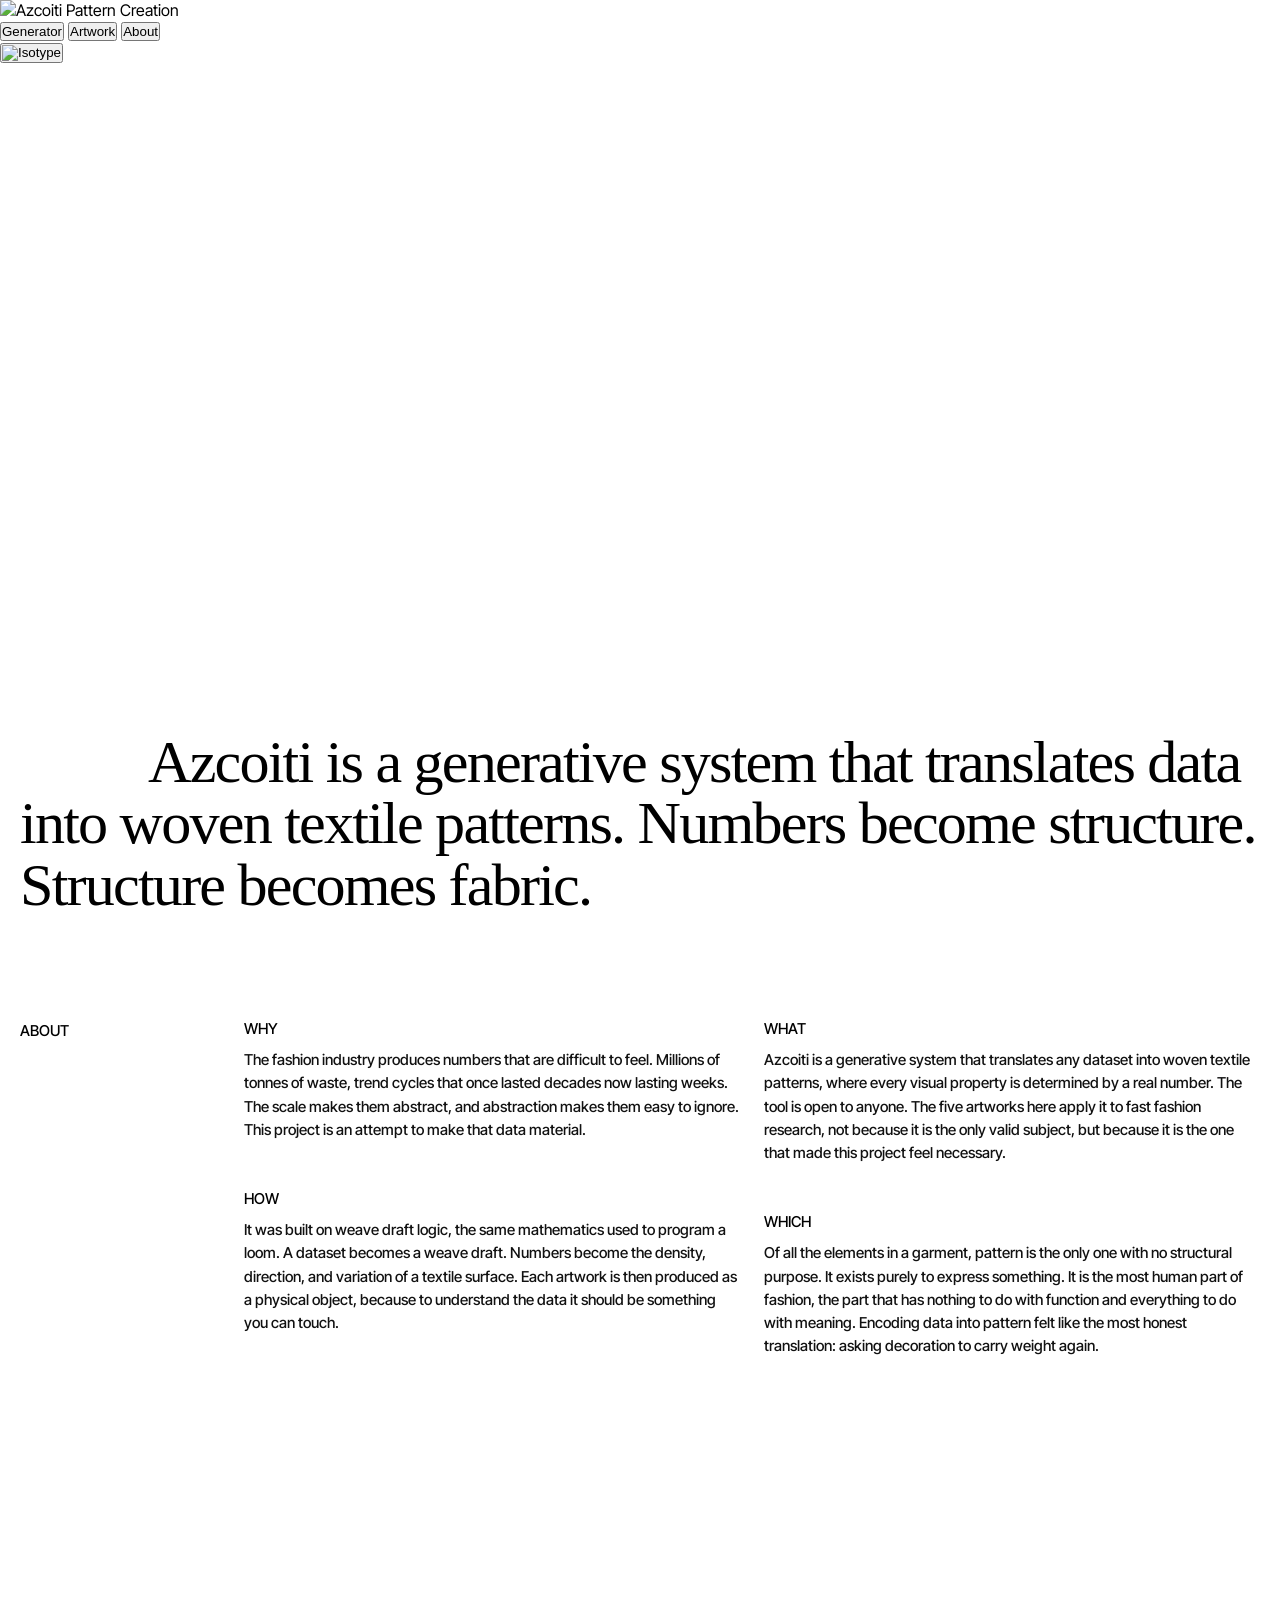
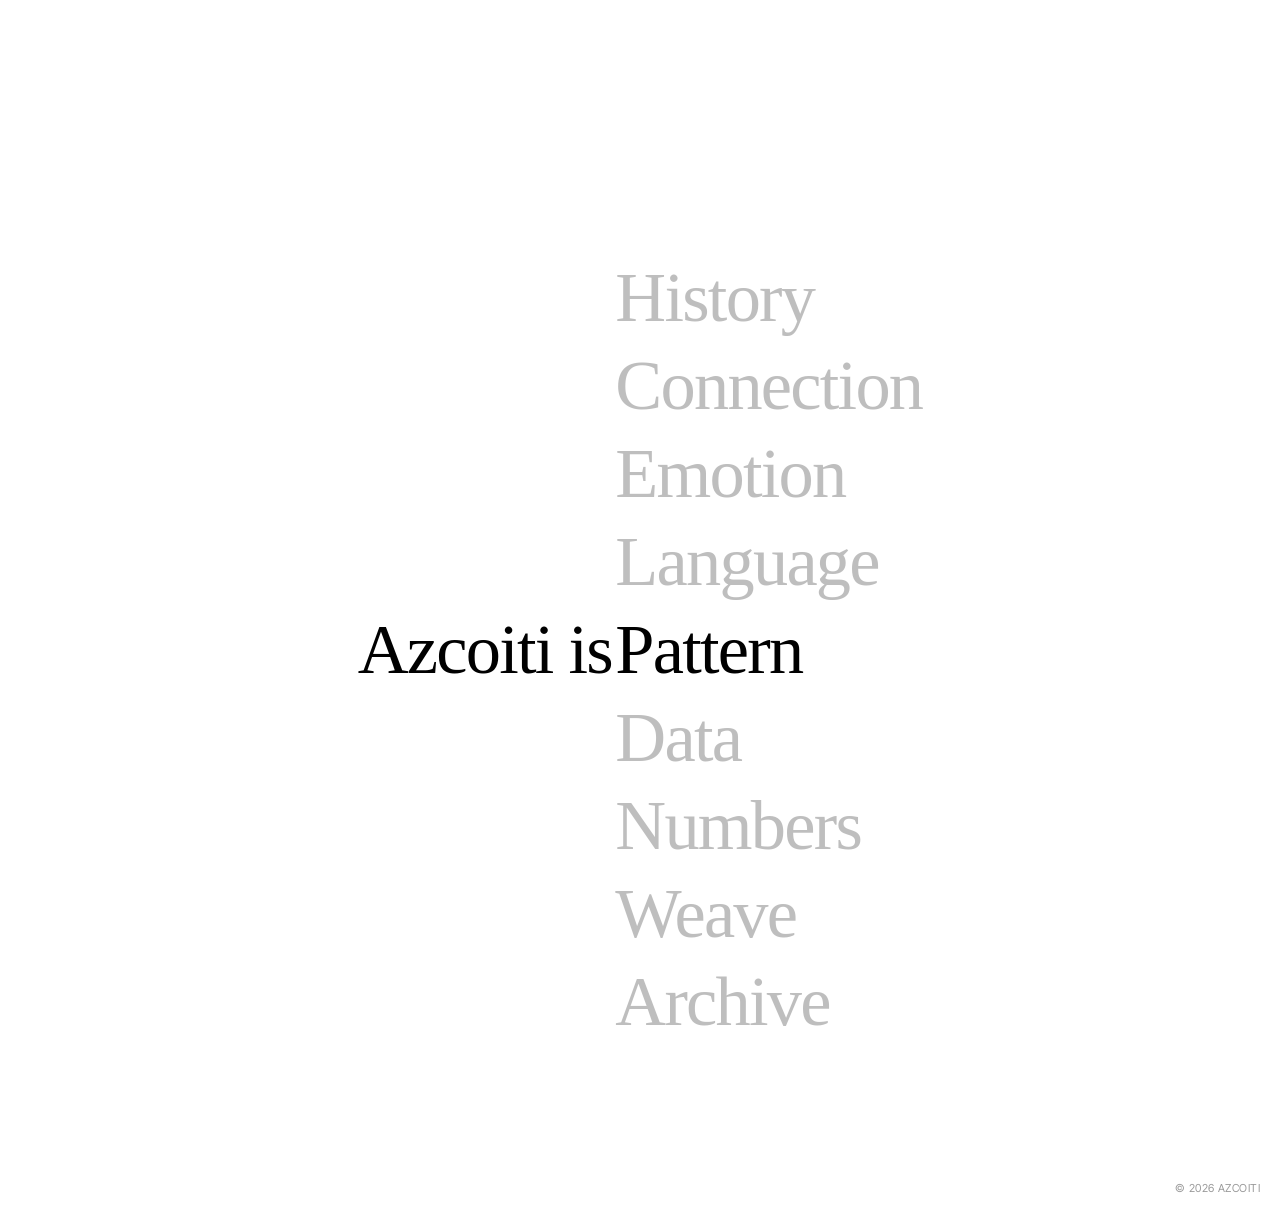
==== about.html @ 9ce7a786 "about index and generator" ====
<!DOCTYPE html>
<html lang="en">
<head>
  <meta charset="UTF-8" />
  <meta name="viewport" content="width=device-width, initial-scale=1.0" />
  <title>About — Azcoiti</title>
  <link rel="preconnect" href="https://fonts.googleapis.com" />
  <link rel="preconnect" href="https://fonts.gstatic.com" crossorigin />
  <link href="https://fonts.googleapis.com/css2?family=Inter+Tight:wght@400;500;600&display=swap" rel="stylesheet" />
  <link rel="stylesheet" href="nav.css" />
  <style>
    @font-face {
      font-family: 'MDLorien';
      src: url('MDLorien-Regular.otf') format('opentype');
    }

    *, *::before, *::after { box-sizing: border-box; margin: 0; padding: 0; }

    html, body {
      width: 100%;
      background: #fff;
      font-family: 'Inter Tight', sans-serif;
      color: #000;
      -webkit-font-smoothing: antialiased;
    }

    /* ── HEADER via nav.css ── */

    /* ── PAGE SHELL ── */
    .page {
      padding-top: 90px;   /* clear fixed header */
    }

    /* inner gutter — tight, like the reference */
    .inner {
      padding-left: 20px;
      padding-right: 20px;
    }

    /* ── HERO ── 
       We want the text block to sit near the bottom of the first
       viewport. We use min-height: calc(100vh - 80px) on the hero
       section and push text to the bottom with flex.
    */
    .hero {
      min-height: calc(100vh - 90px);
      display: flex;
      align-items: flex-end;   /* text anchored to bottom */
      padding-bottom: 48px;
    }

    .hero h1 {
      /* Nearly full width — match reference */
      width: 100%;
      font-size: clamp(36px, 4.7vw, 62px);
      font-family: 'MDLorien', Georgia, serif;
      font-weight: 400;
      line-height: 1.02;
      letter-spacing: -0.03em;
      color: #000;
      /* First-line indent matching reference */
      text-indent: clamp(60px, 10vw, 180px);
    }

    /* ── ABOUT GRID ── */
    .about-grid {
      display: grid;
      grid-template-columns: 200px 1fr 1fr;
      column-gap: 24px;
      /* tall enough to fill viewport so word section isn't visible */
      min-height: calc(100vh - 90px);
      padding-top: 56px;
      padding-bottom: 160px; /* lots of space before next section */
      border-top: none;
    }

    .about-label {
      font-size: 15px;
      font-weight: 500;
      font-family: 'Inter Tight', sans-serif;
      letter-spacing: 0;
      text-transform: uppercase;
      padding-top: 2px;
    }

    .about-col {
      display: flex;
      flex-direction: column;
      gap: 48px;
    }

    .about-block h3 {
      font-size: 15px;
      font-weight: 500;
      font-family: 'Inter Tight', sans-serif;
      letter-spacing: 0;
      text-transform: uppercase;
      margin-bottom: 10px;
    }

    .about-block p {
      font-size: 15px;
      font-weight: 500;
      font-family: 'Inter Tight', sans-serif;
      line-height: 1.55;
      color: #111;
    }

    /* ── WORD LIST ── */
    .word-section {
      border-top: none;
      padding-top: 80px;
      padding-bottom: 120px;
    }

    /* Center the whole block horizontally */
    .word-layout {
      display: flex;
      align-items: center; /* vertically center "Azcoiti is" against word list */
      justify-content: center;
      gap: 0.22em;
    }

    .word-static {
      font-size: clamp(40px, 5.5vw, 72px);
      font-family: 'MDLorien', Georgia, serif;
      font-weight: 400;
      letter-spacing: -0.025em;
      line-height: 1.25;
      color: #000;
      white-space: nowrap;
      pointer-events: none;
      user-select: none;
      /* shift down so it aligns with "Pattern" (5th of 9 items = ~55% down the list) */
      /* each item is line-height 1.25 * font-size; offset = 4 items from top */
      margin-top: calc(4 * 1.25 * clamp(40px, 5.5vw, 72px));
      align-self: flex-start;
    }

    .word-list {
      list-style: none;
      padding: 0; margin: 0;
    }

    .word-list li {
      line-height: 1;
    }

    .word-list button {
      font-size: clamp(40px, 5.5vw, 72px);
      font-family: 'MDLorien', Georgia, serif;
      font-weight: 400;
      letter-spacing: -0.025em;
      line-height: 1.25;
      background: none;
      border: none;
      padding: 0;
      cursor: pointer;
      /* full opacity by default; dim on list hover via JS */
      color: #000;
      opacity: 0.25;
      transition: opacity 0.2s ease;
      display: block;
      text-align: left;
    }
    /* when list is hovered, hovered item goes full, rest stay dim */
    .word-list.hovered button { opacity: 0.25; }
    .word-list.hovered button:hover { opacity: 1; }
    /* default highlight (Pattern) */
    .word-list button.active { opacity: 1; }
    .word-list button:focus-visible { outline: 2px solid #000; outline-offset: 4px; }

    /* ── FOOTER ── */
    footer {
      text-align: right;
      padding: 16px 20px 24px;
      font-size: 11px;
      color: rgba(0,0,0,0.4);
      letter-spacing: 0.04em;
    }

    /* ── RESPONSIVE ── */
    @media (max-width: 768px) {
      .page { padding-top: 60px; }
      .hero { min-height: calc(100vh - 60px); padding-top: 40px; padding-bottom: 40px; }
      .hero h1 { font-size: clamp(28px, 5.5vw, 48px); text-indent: 40px; }
      .about-grid { grid-template-columns: 120px 1fr 1fr; column-gap: 16px; padding-top: 40px; padding-bottom: 60px; }
      .word-static,
      .word-list button { font-size: clamp(32px, 5.5vw, 56px); }
      .word-static { margin-top: calc(4 * 1.25 * clamp(32px, 5.5vw, 56px)); }
    }
    @media (max-width: 480px) {
      .page { padding-top: 52px; }
      .hero { min-height: calc(100vh - 52px); }
      .hero h1 { font-size: clamp(24px, 7vw, 36px); text-indent: 24px; }
      /* About grid: stack label above, cols below */
      .about-grid { grid-template-columns: 1fr 1fr; padding-top: 32px; padding-bottom: 40px; }
      .about-label { grid-column: 1 / -1; margin-bottom: 20px; }
      .about-block h3 { font-size: 13px; }
      .about-block p { font-size: 13px; }
      /* Word list: left aligned, smaller */
      .word-section { padding-top: 48px; }
      .word-layout { justify-content: flex-start; padding-left: 14px; gap: 0.15em; }
      .word-static,
      .word-list button { font-size: clamp(28px, 8vw, 44px); }
      .word-static { margin-top: calc(4 * 1.25 * clamp(28px, 8vw, 44px)); }
    }
  </style>
</head>
<body>

<!-- ── HEADER ── -->
<header>
  <img class="logo"
    src="https://storage.googleapis.com/storage.magicpath.ai/user/397403131929063424/figma-assets/04da8ae3-0b31-45e3-a9e9-73b35570fb03.png"
    alt="Azcoiti" onclick="window.location.href='index.html'" />
  <span class="nav-tagline">Pattern Creation</span>
  <nav class="nav-links">
    <button class="nav-link" onclick="window.location.href='generator.html'">Generator</button>
    <button class="nav-link" onclick="window.location.href='artwork.html'">Artwork</button>
    <button class="nav-link active" onclick="window.location.href='about.html'">About</button>
  </nav>
    <button class="nav-icon" aria-label="Isotype">
    <img id="isotype-img" src="isotipo-04.png" alt="Isotype" />
  </button>
  <script>
    (function() {
      var imgs = ['isotipo-04.png', 'isotipo-05.png', 'isotipo-06.png'];
      var i = 0;
      setInterval(function() {
        i = (i + 1) % imgs.length;
        var el = document.getElementById('isotype-img');
        if (el) el.src = imgs[i];
      }, 2000);
    })();
  </script>
  <script>
    (function() {
      var imgs = ['isotipo-04.png', 'isotipo-05.png', 'isotipo-06.png'];
      var i = 0;
      setInterval(function() {
        i = (i + 1) % imgs.length;
        var el = document.getElementById('isotype-img');
        if (el) el.src = imgs[i];
      }, 2000);
    })();
  </script>
</header>

<!-- ── PAGE ── -->
<div class="page">
  <div class="inner">

    <!-- HERO -->
    <section class="hero">
      <h1>Azcoiti is a generative system that translates data into woven textile patterns. Numbers become structure. Structure becomes fabric.</h1>
    </section>

    <!-- ABOUT GRID -->
    <section class="about-grid">
      <div class="about-label">About</div>

      <div class="about-col">
        <div class="about-block">
          <h3>Why</h3>
          <p>The fashion industry produces numbers that are difficult to feel. Millions of tonnes of waste, trend cycles that once lasted decades now lasting weeks. The scale makes them abstract, and abstraction makes them easy to ignore. This project is an attempt to make that data material.</p>
        </div>
        <div class="about-block">
          <h3>How</h3>
          <p>It was built on weave draft logic, the same mathematics used to program a loom. A dataset becomes a weave draft. Numbers become the density, direction, and variation of a textile surface. Each artwork is then produced as a physical object, because to understand the data it should be something you can touch.</p>
        </div>
      </div>

      <div class="about-col">
        <div class="about-block">
          <h3>What</h3>
          <p>Azcoiti is a generative system that translates any dataset into woven textile patterns, where every visual property is determined by a real number. The tool is open to anyone. The five artworks here apply it to fast fashion research, not because it is the only valid subject, but because it is the one that made this project feel necessary.</p>
        </div>
        <div class="about-block">
          <h3>Which</h3>
          <p>Of all the elements in a garment, pattern is the only one with no structural purpose. It exists purely to express something. It is the most human part of fashion, the part that has nothing to do with function and everything to do with meaning. Encoding data into pattern felt like the most honest translation: asking decoration to carry weight again.</p>
        </div>
      </div>
    </section>

    <!-- WORD LIST -->
    <section class="word-section">
      <div class="word-layout">
        <!-- Static "Azcoiti is" — never moves, never animates -->
        <span class="word-static">Azcoiti is</span>

        <!-- Word list — left aligned, opacity varies on hover -->
        <ul class="word-list" id="wordList">
          <li><button class="">History</button></li>
          <li><button class="">Connection</button></li>
          <li><button class="">Emotion</button></li>
          <li><button class="">Language</button></li>
          <li><button class="active">Pattern</button></li>
          <li><button class="">Data</button></li>
          <li><button class="">Numbers</button></li>
          <li><button class="">Weave</button></li>
          <li><button class="">Archive</button></li>
        </ul>
      </div>
    </section>

  </div><!-- /.inner -->
</div><!-- /.page -->

<footer>© 2026 AZCOITI</footer>

<script>
  const list = document.getElementById('wordList');
  const btns = list.querySelectorAll('button');
  const defaultBtn = list.querySelector('button.active');

  // On list hover: add .hovered so CSS dims all, then each button:hover overrides to full
  list.addEventListener('mouseenter', () => {
    list.classList.add('hovered');
    // Remove active so default doesn't stay bright while hovering others
    btns.forEach(b => b.classList.remove('active'));
  });

  list.addEventListener('mouseleave', () => {
    list.classList.remove('hovered');
    // Restore default active
    defaultBtn.classList.add('active');
  });
</script>

</body>
</html>
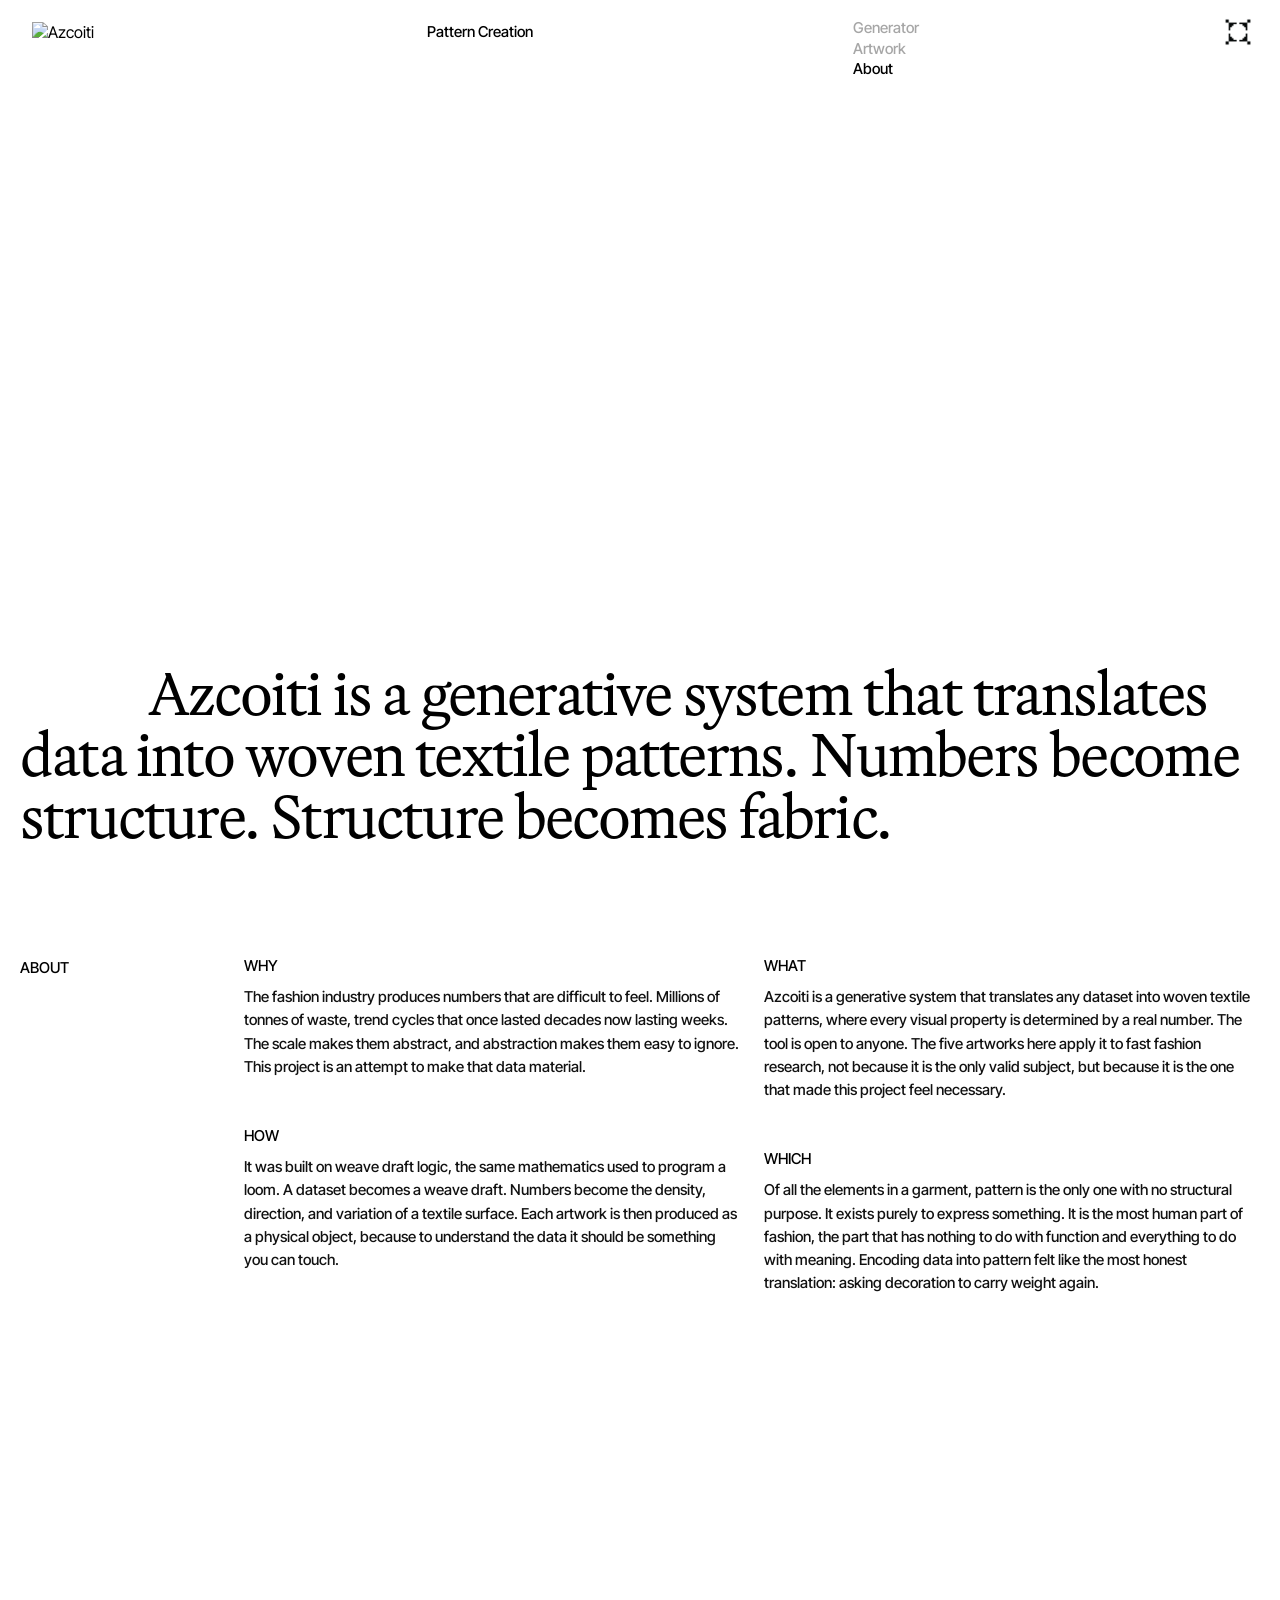
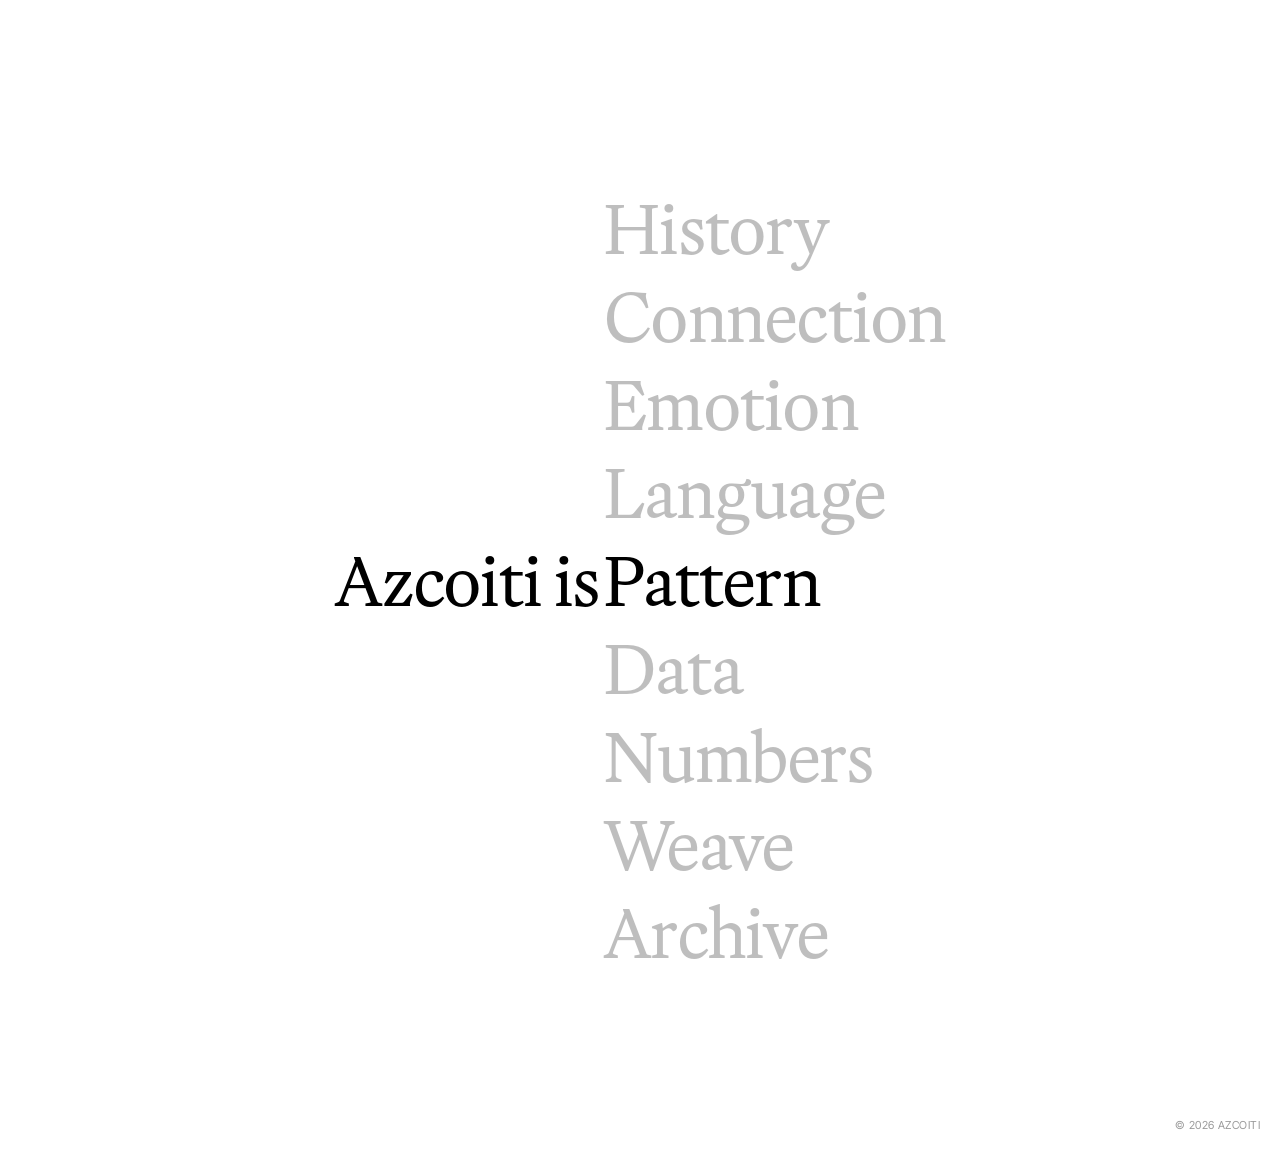
==== commit 27ac724c: "fix path to images" ====
--- a/about.html
+++ b/about.html
@@ -7,11 +7,11 @@
   <link rel="preconnect" href="https://fonts.googleapis.com" />
   <link rel="preconnect" href="https://fonts.gstatic.com" crossorigin />
   <link href="https://fonts.googleapis.com/css2?family=Inter+Tight:wght@400;500;600&display=swap" rel="stylesheet" />
-  <link rel="stylesheet" href="nav.css" />
+  <link rel="stylesheet" href="css/nav.css" />
   <style>
     @font-face {
       font-family: 'MDLorien';
-      src: url('MDLorien-Regular.otf') format('opentype');
+      src: url('fonts/MDLorien-Regular.otf') format('opentype');
     }
 
     *, *::before, *::after { box-sizing: border-box; margin: 0; padding: 0; }
@@ -217,34 +217,14 @@
   <span class="nav-tagline">Pattern Creation</span>
   <nav class="nav-links">
     <button class="nav-link" onclick="window.location.href='generator.html'">Generator</button>
-    <button class="nav-link" onclick="window.location.href='artwork.html'">Artwork</button>
+    <button class="nav-link" onclick="window.location.href='pages/artwork.html'">Artwork</button>
     <button class="nav-link active" onclick="window.location.href='about.html'">About</button>
   </nav>
     <button class="nav-icon" aria-label="Isotype">
-    <img id="isotype-img" src="isotipo-04.png" alt="Isotype" />
+    <img id="isotype-img" src="images/isotipo-04.png" alt="Isotype" />
   </button>
-  <script>
-    (function() {
-      var imgs = ['isotipo-04.png', 'isotipo-05.png', 'isotipo-06.png'];
-      var i = 0;
-      setInterval(function() {
-        i = (i + 1) % imgs.length;
-        var el = document.getElementById('isotype-img');
-        if (el) el.src = imgs[i];
-      }, 2000);
-    })();
-  </script>
-  <script>
-    (function() {
-      var imgs = ['isotipo-04.png', 'isotipo-05.png', 'isotipo-06.png'];
-      var i = 0;
-      setInterval(function() {
-        i = (i + 1) % imgs.length;
-        var el = document.getElementById('isotype-img');
-        if (el) el.src = imgs[i];
-      }, 2000);
-    })();
-  </script>
+  
+  
 </header>
 
 <!-- ── PAGE ── -->
--- a/css/nav.css
+++ b/css/nav.css
@@ -0,0 +1,167 @@
+/* ═══════════════════════════════════════
+   nav.css — shared header for all pages
+   ═══════════════════════════════════════ */
+
+@import url("https://fonts.googleapis.com/css2?family=Inter+Tight:wght@300;400;500;600&display=swap");
+
+/* ── HEADER ── */
+header {
+  position: fixed;
+  top: 0;
+  left: 0;
+  width: 100vw;
+  height: 90px;
+  background: #fff;
+  z-index: 200;
+}
+
+/* Logo — far left */
+.logo {
+  height: 22px;
+  width: auto;
+  position: absolute;
+  left: 32px;
+  top: 22px;
+  object-fit: contain;
+  cursor: pointer;
+}
+
+/* "Pattern Creation" tagline — at 1/3 of viewport width */
+.nav-tagline {
+  position: absolute;
+  top: 22px;
+  left: 33.33vw;
+  font-size: 15px;
+  font-family: "Inter Tight", sans-serif;
+  font-weight: 500;
+  color: #000;
+  white-space: nowrap;
+  pointer-events: none;
+  user-select: none;
+}
+
+/* Stacked nav links — Generator / Artwork / About — at 2/3 of viewport width */
+.nav-links {
+  position: absolute;
+  top: 18px;
+  left: 66.66vw;
+  display: flex;
+  flex-direction: column;
+  gap: 1px;
+}
+
+.nav-link {
+  font-size: 15px;
+  font-family: "Inter Tight", sans-serif;
+  font-weight: 500;
+  color: rgba(0, 0, 0, 0.35);
+  background: none;
+  border: none;
+  padding: 0;
+  cursor: pointer;
+  text-align: left;
+  transition: color 0.15s;
+  line-height: 1.3;
+  white-space: nowrap;
+}
+.nav-link:hover {
+  color: #000;
+}
+.nav-link.active {
+  color: #000;
+}
+
+/* Isotype animation — top right (src swap via JS) */
+.nav-icon {
+  position: absolute;
+  right: 28px;
+  top: 18px;
+  width: 28px;
+  height: 28px;
+  background: none;
+  border: none;
+  padding: 0;
+  cursor: pointer;
+}
+
+.nav-icon img {
+  width: 100%;
+  height: 100%;
+  object-fit: contain;
+  display: block;
+}
+
+/* ═══════════════════════════════
+   RESPONSIVE — tablet & mobile
+   ═══════════════════════════════ */
+
+/* Tablet (≤768px) */
+@media (max-width: 768px) {
+  header {
+    height: 80px;
+  }
+
+  .logo {
+    left: 16px;
+    top: 20px;
+    height: 18px;
+  }
+
+  /* Hide tagline on tablet — not enough room */
+  .nav-tagline {
+    display: none;
+  }
+
+  /* Nav links shift closer to center */
+  .nav-links {
+    left: 50%;
+    top: 14px;
+  }
+  .nav-link {
+    font-size: 13px;
+  }
+
+  .nav-icon {
+    right: 16px;
+    top: 26px;
+    width: 22px;
+    height: 22px;
+  }
+}
+
+/* Mobile (≤480px) */
+@media (max-width: 480px) {
+  header {
+    height: 80px;
+  }
+
+  .logo {
+    left: 16px;
+    top: 20px;
+    height: 16px;
+  }
+
+  /* On mobile show only the active nav link to save space */
+  .nav-links {
+    left: auto;
+    right: 48px;
+    top: 14px;
+    align-items: flex-end;
+  }
+  /* Hide inactive links, show only active */
+  .nav-link {
+    display: none;
+    font-size: 12px;
+  }
+  .nav-link.active {
+    display: block;
+    color: #000;
+  }
+
+  .nav-icon {
+    right: 14px;
+    top: 26px;
+    width: 20px;
+    height: 20px;
+  }
+}
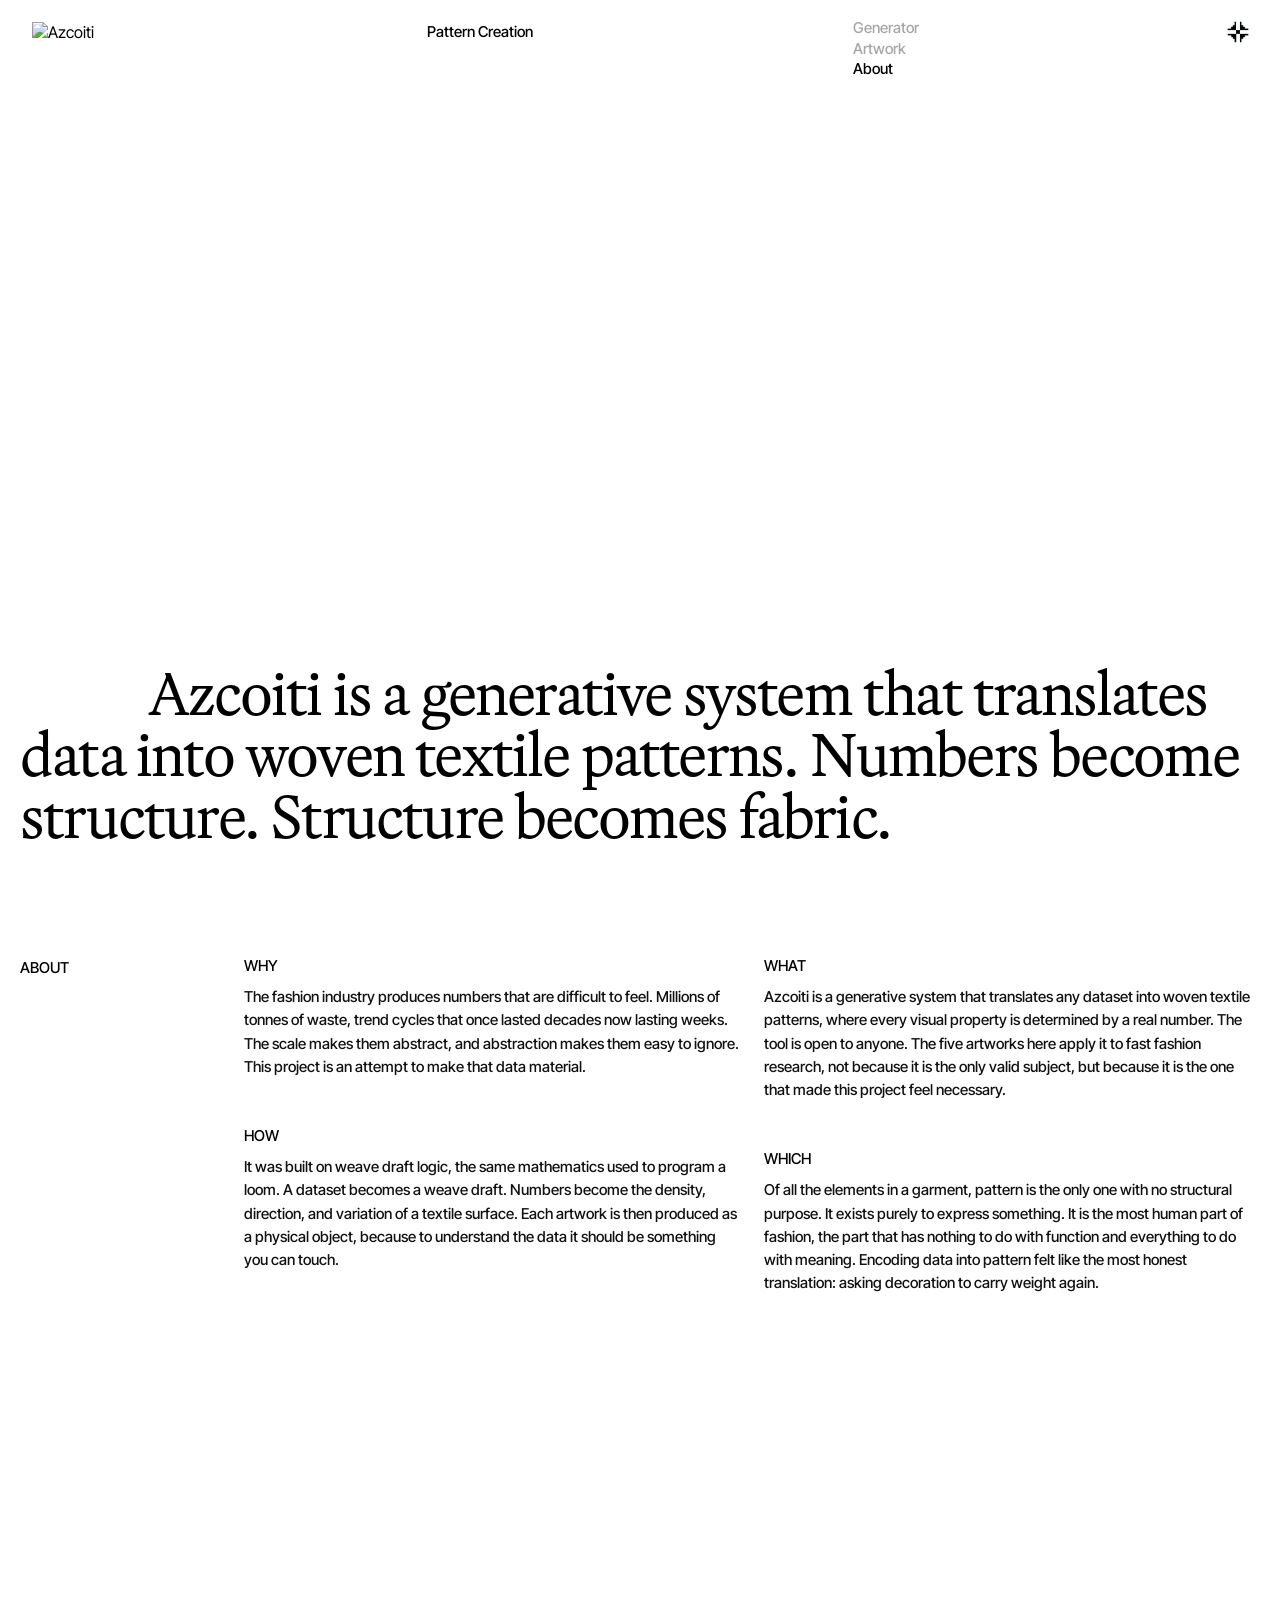
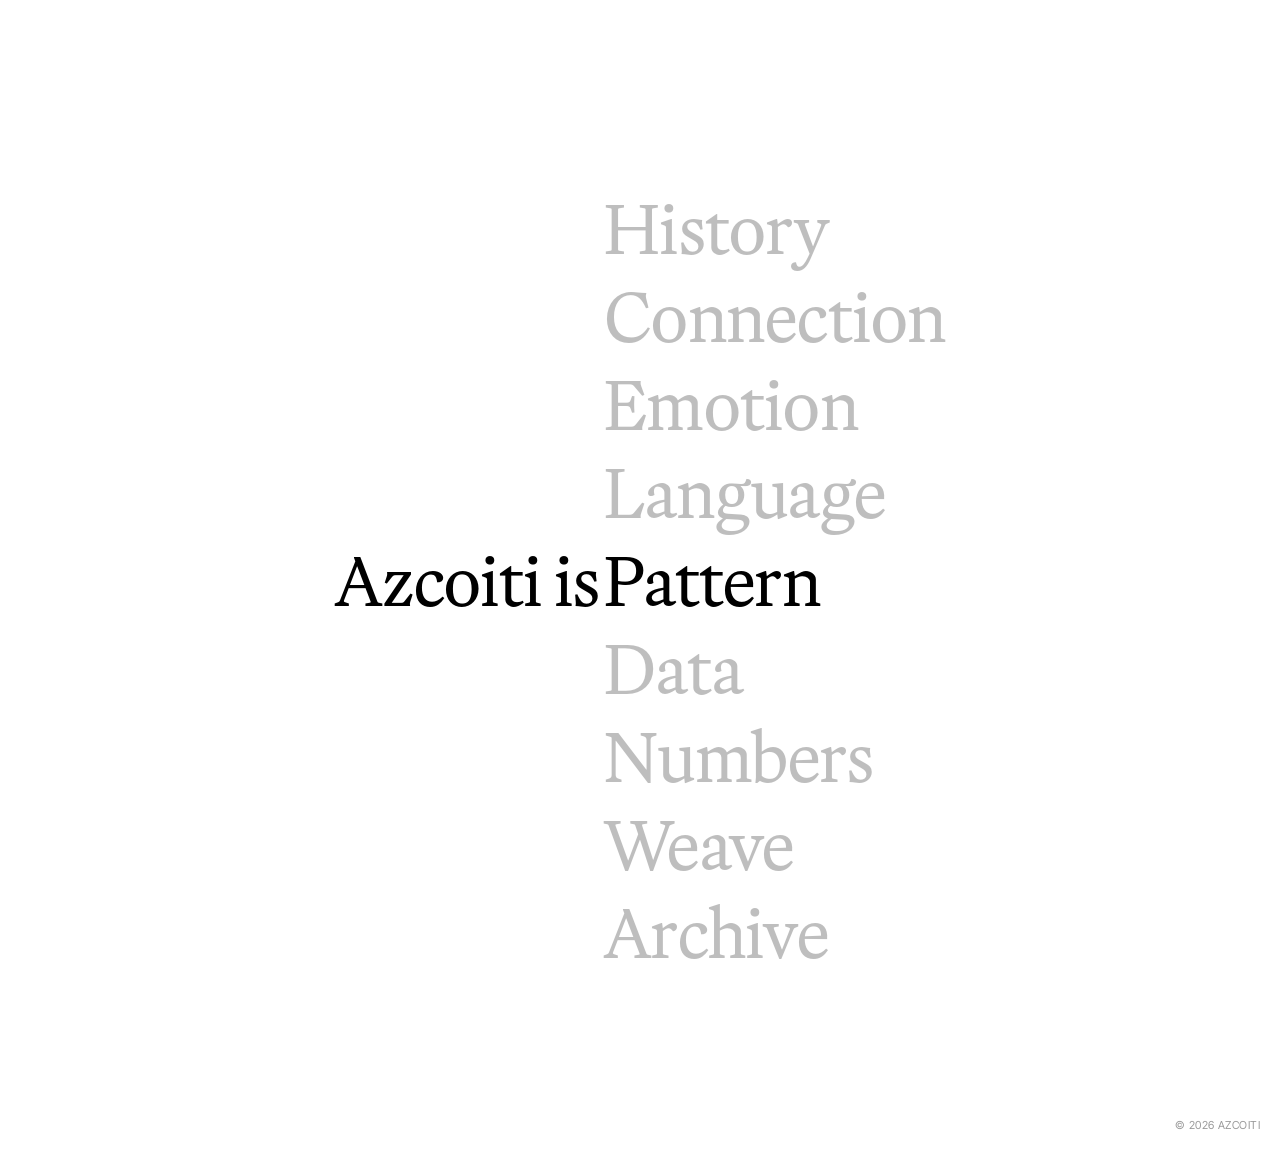
==== commit 55ac702c: "isotype animation" ====
--- a/about.html
+++ b/about.html
@@ -223,6 +223,17 @@
     <button class="nav-icon" aria-label="Isotype">
     <img id="isotype-img" src="images/isotipo-04.png" alt="Isotype" />
   </button>
+  <script>
+    (function() {
+      var imgs = ['images/isotipo-04.png', 'images/isotipo-05.png', 'images/isotipo-06.png'];
+      var i = 0;
+      setInterval(function() {
+        i = (i + 1) % imgs.length;
+        var el = document.getElementById('isotype-img');
+        if (el) el.src = imgs[i];
+      }, 2000);
+    })();
+  </script>
   
   
 </header>
